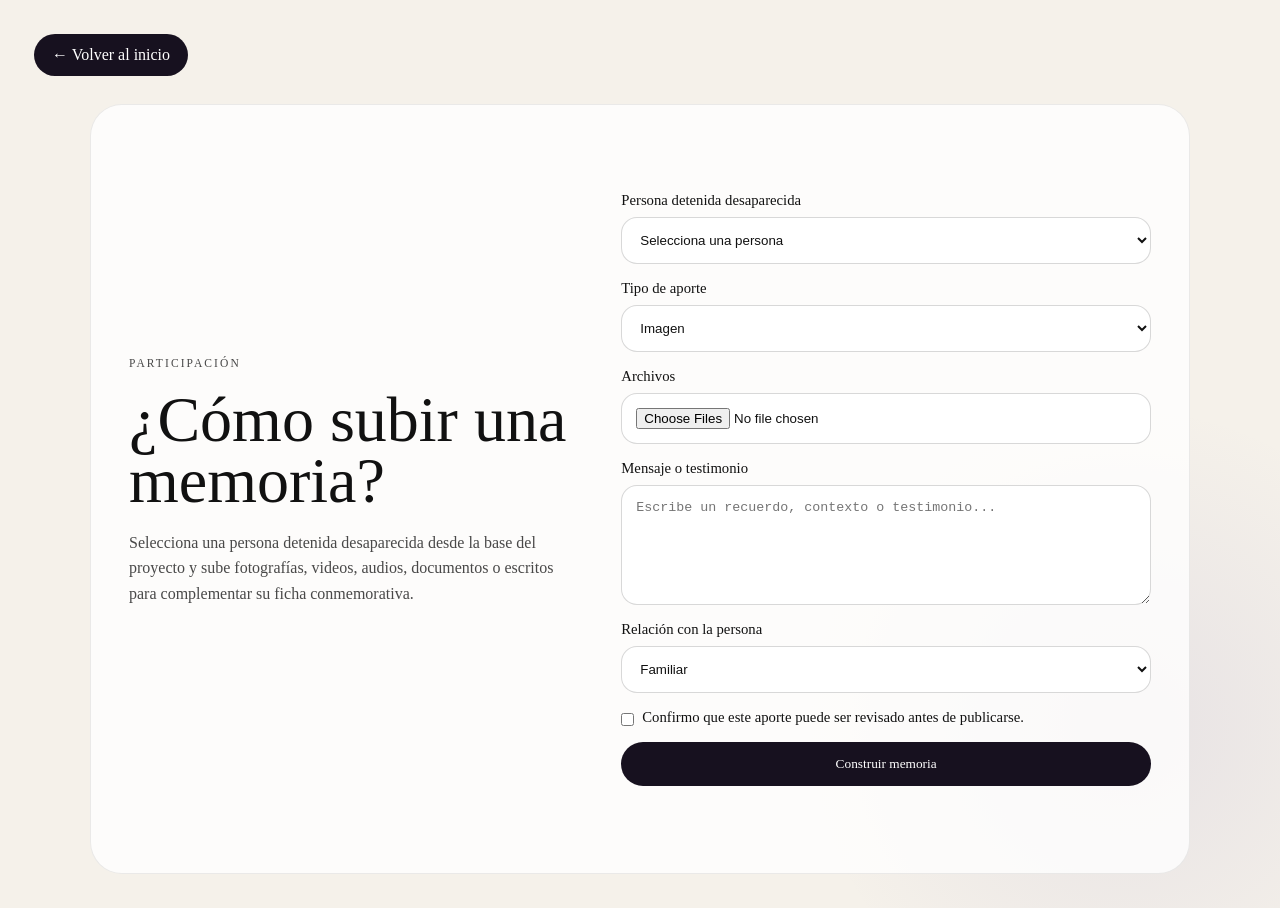
==== aportar.html @ 22341f8f "Ajuste memorial 3D" ====
<!-- aportar.html -->

<!DOCTYPE html> 
<html lang="es">
<head>
  <meta charset="UTF-8">
  <meta name="viewport" content="width=device-width, initial-scale=1.0">
  <title>Aportar memoria | Proyecto MEMORIA</title>
  <link rel="stylesheet" href="style.css">
</head>

<body class="content-page">

  <a class="back-button" href="index.html">← Volver al inicio</a>

  <main class="content-card">
    <div>
      <p class="eyebrow">Participación</p>
      <h1>¿Cómo subir una memoria?</h1>
      <p>
        Selecciona una persona detenida desaparecida desde la base del proyecto y sube fotografías,
        videos, audios, documentos o escritos para complementar su ficha conmemorativa.
      </p>
    </div>

    <form id="memoryForm" class="memory-form">
      <label>
        Persona detenida desaparecida
        <select id="personSelect" required>
          <option value="">Selecciona una persona</option>
          <option value="p001">Memoria colectiva — Chile</option>
          <option value="p002">Presencia — Chile</option>
          <option value="p003">Archivo pendiente — Chile</option>
          <option value="p004">Registro sin fotografía — Chile</option>
        </select>
      </label>

      <label>
        Tipo de aporte
        <select id="contributionType" required>
          <option value="Imagen">Imagen</option>
          <option value="Video">Video</option>
          <option value="Audio">Audio</option>
          <option value="Escrito">Escrito</option>
          <option value="Documento">Documento</option>
          <option value="Otro archivo">Otro archivo</option>
        </select>
      </label>

      <label>
        Archivos
        <input id="filesInput" type="file" multiple accept="image/*,video/*,audio/*,.pdf,.doc,.docx,.txt">
      </label>

      <label>
        Mensaje o testimonio
        <textarea id="messageInput" placeholder="Escribe un recuerdo, contexto o testimonio..." required></textarea>
      </label>

      <label>
        Relación con la persona
        <select id="relationInput" required>
          <option value="Familiar">Familiar</option>
          <option value="Amistad">Amistad</option>
          <option value="Investigador/a">Investigador/a</option>
          <option value="Ciudadano/a">Ciudadano/a</option>
          <option value="Otro">Otro</option>
        </select>
      </label>

      <label class="checkbox-label">
        <input id="consentInput" type="checkbox" required>
        Confirmo que este aporte puede ser revisado antes de publicarse.
      </label>

      <button type="submit">Construir memoria</button>
    </form>
  </main>

  <script src="aportar.js"></script>
</body>
</html>
---- style.css ----
/* style.css */

*{
  margin:0;
  padding:0;
  box-sizing:border-box;
}

html, body{
  width:100%;
  min-height:100%;
}

body{
  font-family:Georgia, "Times New Roman", serif;
  background:#f5f1ea;
  color:#111;
  overflow-x:hidden;
}

a{
  color:inherit;
  text-decoration:none;
}

button{
  font-family:inherit;
  border:none;
  cursor:pointer;
}

/* LOBBY */

.lobby-page{
  min-height:100vh;
  position:relative;
  overflow:hidden;
}

#lobbyCanvas{
  position:absolute;
  inset:0;
  width:100%;
  height:100%;
  z-index:0;
}

.lobby-page::after{
  content:"";
  position:absolute;
  inset:0;
  z-index:1;
  pointer-events:none;
  background:
    radial-gradient(circle at 8% 88%, rgba(242,184,116,0.22), transparent 28%),
    radial-gradient(circle at 88% 74%, rgba(107,95,174,0.13), transparent 22%);
}

.brand{
  position:absolute;
  top:34px;
  left:40px;
  z-index:3;
  text-transform:uppercase;
  line-height:0.95;
  font-size:1rem;
}

.lobby-links{
  position:absolute;
  top:34px;
  right:42px;
  z-index:3;
  display:grid;
  gap:12px;
  justify-items:end;
}

.lobby-links a{
  text-decoration:underline;
}

.lobby-content{
  position:relative;
  z-index:3;
  min-height:100vh;
  display:flex;
  flex-direction:column;
  justify-content:center;
  align-items:center;
  text-align:center;
  padding:32px;
}

.lobby-content h1{
  font-size:clamp(4.5rem, 14vw, 13rem);
  line-height:0.85;
  letter-spacing:-0.06em;
  font-weight:400;
  color:#17111f;
}

.lobby-content p{
  margin-top:22px;
  text-transform:uppercase;
  letter-spacing:0.28em;
  font-size:0.85rem;
}

.lobby-actions{
  margin-top:36px;
  display:flex;
  gap:14px;
  flex-wrap:wrap;
  justify-content:center;
}

.lobby-actions a,
.main-link{
  padding:14px 24px;
  border-radius:999px;
  background:#17111f;
  color:white;
}

.lobby-actions a:nth-child(2){
  background:rgba(255,255,255,0.42);
  color:#111;
  border:1px solid rgba(17,17,17,0.18);
  backdrop-filter:blur(10px);
}

/* MEMORIAL */

.memorial-page{
  min-height:100vh;
  display:grid;
  grid-template-columns:150px 1fr;
  background:#15120f;
  color:white;
}

.side-nav{
  min-height:100vh;
  padding:28px 16px;
  background:rgba(0,0,0,0.46);
  backdrop-filter:blur(14px);
  display:flex;
  flex-direction:column;
  gap:12px;
  z-index:10;
}

.side-brand{
  text-transform:uppercase;
  line-height:0.95;
  font-size:1rem;
  margin-bottom:26px;
}

.side-nav a,
.side-nav button{
  width:100%;
  padding:12px;
  border-radius:14px;
  background:transparent;
  color:white;
  text-align:left;
}

.side-nav a:hover,
.side-nav button:hover{
  background:rgba(255,255,255,0.12);
}

.memorial-main{
  position:relative;
  min-height:100vh;
}

.viewer-toolbar{
  position:absolute;
  top:22px;
  left:50%;
  transform:translateX(-50%);
  z-index:8;
  display:flex;
  align-items:center;
  gap:10px;
  padding:10px 14px;
  border-radius:999px;
  background:rgba(0,0,0,0.55);
  backdrop-filter:blur(12px);
}

.viewer-toolbar button{
  width:36px;
  height:36px;
  border-radius:50%;
  background:transparent;
  color:white;
  border:1px solid rgba(255,255,255,0.32);
}

.viewer-toolbar span{
  font-size:0.82rem;
  opacity:0.86;
  white-space:nowrap;
}

.three-container{
  width:100%;
  height:100vh;
  background:
    linear-gradient(rgba(0,0,0,0.05), rgba(0,0,0,0.42)),
    radial-gradient(circle at 74% 62%, rgba(107,95,174,0.18), transparent 26%),
    radial-gradient(circle at 16% 80%, rgba(242,184,116,0.12), transparent 24%),
    #181410;
}

/* CONTENT */

.content-page{
  min-height:100vh;
  padding:34px;
  background:
    radial-gradient(circle at 88% 80%, rgba(107,95,174,0.1), transparent 24%),
    #f5f1ea;
}

.back-button{
  display:inline-block;
  padding:12px 18px;
  border-radius:999px;
  background:#17111f;
  color:white;
  margin-bottom:28px;
}

.content-card{
  width:min(1100px, 100%);
  min-height:calc(100vh - 130px);
  margin:0 auto;
  display:grid;
  grid-template-columns:0.85fr 1fr;
  gap:42px;
  align-items:center;
  padding:38px;
  border-radius:32px;
  background:rgba(255,255,255,0.78);
  border:1px solid rgba(17,17,17,0.08);
}

.content-card h1{
  font-size:clamp(2rem, 5vw, 4rem);
  line-height:0.95;
  font-weight:400;
  margin-bottom:18px;
}

.content-card p{
  line-height:1.6;
  opacity:0.76;
  margin-bottom:18px;
}

.about-card{
  display:block;
  max-width:850px;
}

.eyebrow{
  font-size:0.72rem;
  text-transform:uppercase;
  letter-spacing:0.18em;
  margin-bottom:12px;
}

.memory-form{
  display:grid;
  gap:16px;
}

.memory-form label{
  display:grid;
  gap:8px;
  font-size:0.92rem;
}

input,
select,
textarea{
  width:100%;
  padding:14px;
  border-radius:16px;
  border:1px solid rgba(17,17,17,0.16);
  background:white;
  color:#111;
}

textarea{
  min-height:120px;
  resize:vertical;
}

.checkbox-label{
  grid-template-columns:auto 1fr;
  align-items:start;
}

.checkbox-label input{
  width:auto;
  margin-top:4px;
}

.memory-form button{
  padding:14px 18px;
  border-radius:999px;
  background:#17111f;
  color:white;
}

/* MODAL */

.modal{
  position:fixed;
  inset:0;
  display:none;
  justify-content:center;
  align-items:center;
  z-index:100;
  background:rgba(0,0,0,0.72);
  padding:24px;
}

.modal.active{
  display:flex;
}

.modal-content{
  width:min(520px, 92%);
  max-height:88vh;
  overflow:auto;
  position:relative;
  padding:24px;
  border-radius:28px;
  background:#f5f1ea;
  color:#111;
}

.close{
  position:absolute;
  right:16px;
  top:16px;
  width:36px;
  height:36px;
  border-radius:50%;
  background:#17111f;
  color:white;
}

#modalMedia img,
#modalMedia video{
  width:100%;
  max-height:300px;
  object-fit:cover;
  border-radius:18px;
  margin-bottom:18px;
}

#modalMedia audio{
  width:100%;
  margin:30px 0 18px;
}

#modalTitle{
  font-size:1.9rem;
  margin-bottom:8px;
}

#modalMeta{
  opacity:0.62;
  margin-bottom:14px;
}

#modalMessage{
  line-height:1.6;
  margin-bottom:16px;
}

#modalFiles{
  padding-left:18px;
  display:grid;
  gap:6px;
}

/* RESPONSIVE */

@media(max-width:900px){
  .memorial-page{
    grid-template-columns:1fr;
  }

  .side-nav{
    min-height:auto;
    flex-direction:row;
    overflow:auto;
  }

  .viewer-toolbar{
    width:calc(100% - 32px);
    flex-wrap:wrap;
    justify-content:center;
    border-radius:24px;
  }

  .viewer-toolbar span{
    white-space:normal;
    text-align:center;
  }

  .content-card{
    grid-template-columns:1fr;
  }
}
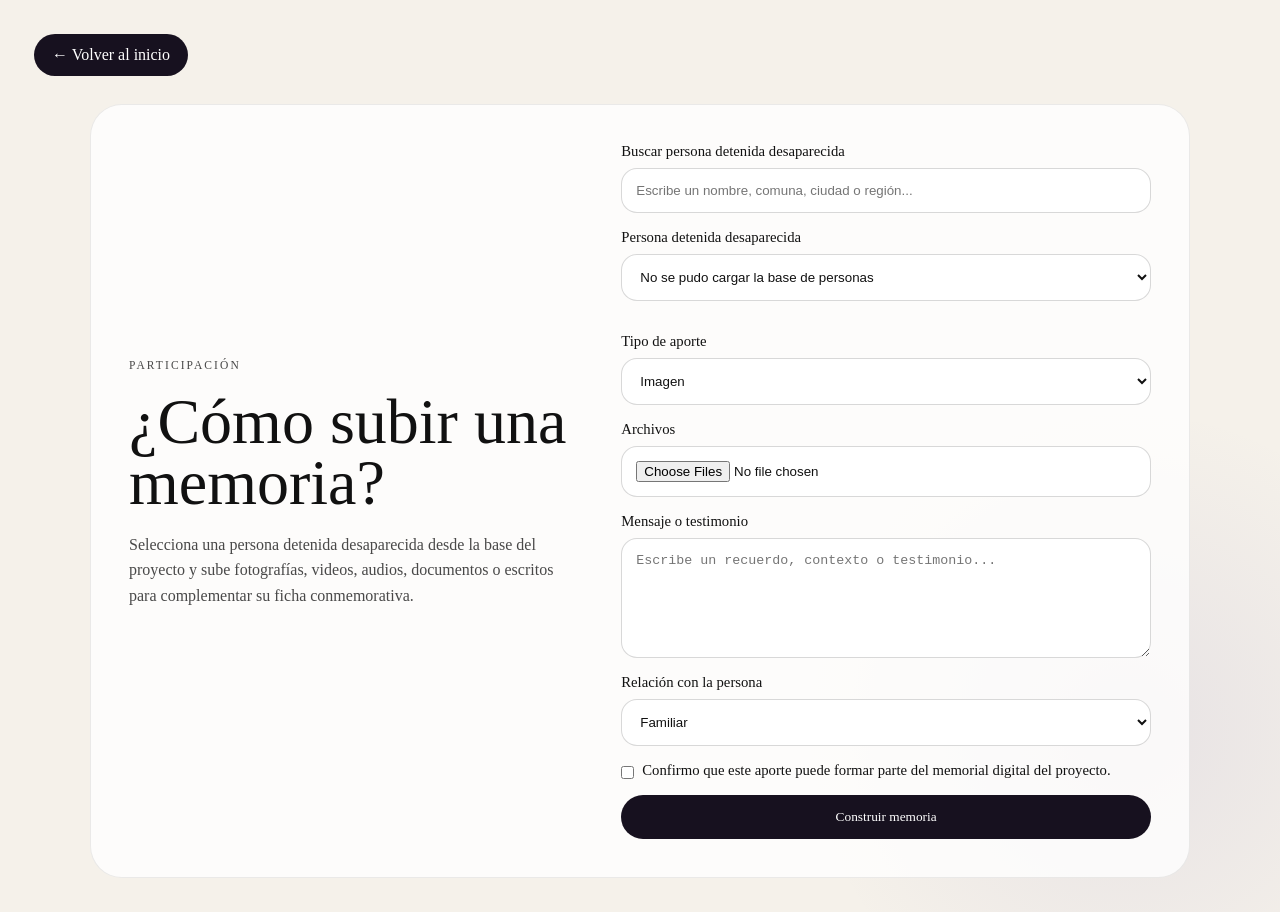
==== commit 20ab787f: "Integra buscador de personas en formulario de aporte" ====
--- a/aportar.html
+++ b/aportar.html
@@ -1,6 +1,6 @@
 <!-- aportar.html -->
 
-<!DOCTYPE html> 
+<!DOCTYPE html>
 <html lang="es">
 <head>
   <meta charset="UTF-8">
@@ -25,15 +25,23 @@
 
     <form id="memoryForm" class="memory-form">
       <label>
+        Buscar persona detenida desaparecida
+        <input
+          id="personSearch"
+          type="text"
+          placeholder="Escribe un nombre, comuna, ciudad o región..."
+          autocomplete="off"
+        >
+      </label>
+
+      <label>
         Persona detenida desaparecida
         <select id="personSelect" required>
-          <option value="">Selecciona una persona</option>
-          <option value="p001">Memoria colectiva — Chile</option>
-          <option value="p002">Presencia — Chile</option>
-          <option value="p003">Archivo pendiente — Chile</option>
-          <option value="p004">Registro sin fotografía — Chile</option>
+          <option value="">Cargando base de datos...</option>
         </select>
       </label>
+
+      <div id="selectedPersonInfo" class="selected-person-info" aria-live="polite"></div>
 
       <label>
         Tipo de aporte
@@ -64,13 +72,15 @@
           <option value="Amistad">Amistad</option>
           <option value="Investigador/a">Investigador/a</option>
           <option value="Ciudadano/a">Ciudadano/a</option>
+          <option value="Estudiante">Estudiante</option>
+          <option value="Comunidad">Comunidad</option>
           <option value="Otro">Otro</option>
         </select>
       </label>
 
       <label class="checkbox-label">
         <input id="consentInput" type="checkbox" required>
-        Confirmo que este aporte puede ser revisado antes de publicarse.
+        Confirmo que este aporte puede formar parte del memorial digital del proyecto.
       </label>
 
       <button type="submit">Construir memoria</button>
